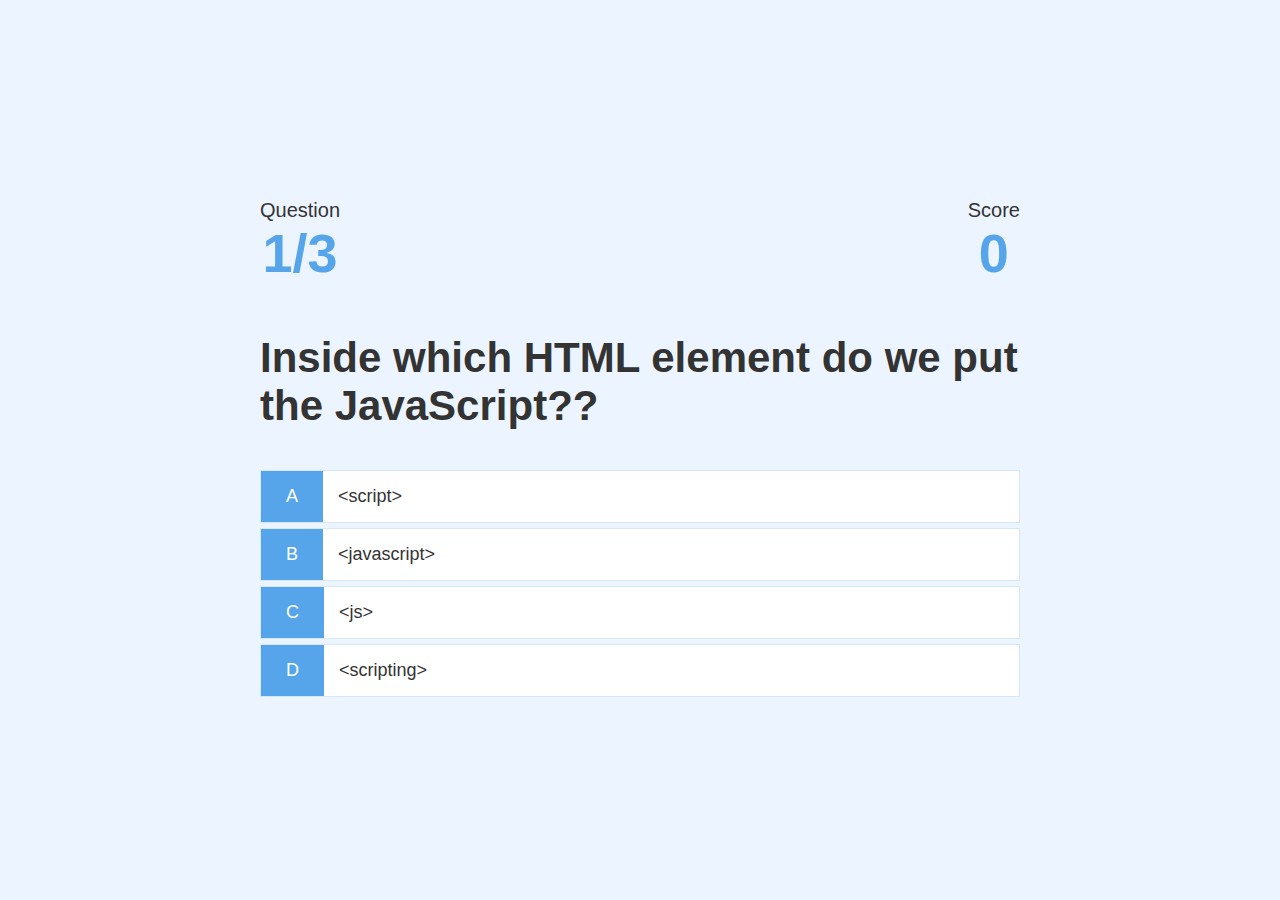
==== game.html @ c067c271 "adding all files for homework quiz" ====
<!DOCTYPE html>
<html lang="en">
    <!DOCTYPE html>
    <html lang="en">
      <head>
        <meta charset="UTF-8" />
        <meta name="viewport" content="width=device-width, initial-scale=1.0" />
        <meta http-equiv="X-UA-Compatible" content="ie=edge" />
        <title>Quick Quiz - Play</title>
        <link rel="stylesheet" href="style.css" />
        <link rel="stylesheet" href="game.css" />
      </head>
      <body>
        <div class="container">
          <div id="game" class="justify-center flex-column">
            <div id="hud">
              <div id="hud-item">
                <p class="hud-prefix">
                  Question
                </p>
                <h1 class="hud-main-text" id="questionCounter"></h1>
              </div>
              <div id="hud-item">
                <p class="hud-prefix">
                  Score
                </p>
                <h1 class="hud-main-text" id="score">
                  0
                </h1>
              </div>
            </div>
            <h2 id="question">What is the answer to this questions?</h2>
            <div class="choice-container">
              <p class="choice-prefix">A</p>
              <p class="choice-text" data-number="1">Choice 1</p>
            </div>
            <div class="choice-container">
              <p class="choice-prefix">B</p>
              <p class="choice-text" data-number="2">Choice 2</p>
            </div>
            <div class="choice-container">
              <p class="choice-prefix">C</p>
              <p class="choice-text" data-number="3">Choice 3</p>
            </div>
            <div class="choice-container">
              <p class="choice-prefix">D</p>
              <p class="choice-text" data-number="4">Choice 4</p>
            </div>
          </div>
        </div>
        <script src="game.js"></script>
      </body>
    </html>
---- style.css ----
:root {
    background-color: #ecf5ff;
    font-size: 62.5%;
}

* {
    box-sizing: border-box;
    font-family: Arial, Helvetica, sans-serif;
    margin: 0;
    padding: 0;
    color: #333;
}

h1, h2, h3, h4 {
    margin-bottom: 1rem;
}

h1 {
    font-size: 5.4rem;
    color: #56a5eb;
    margin-bottom: 5rem;
}

h1 > span {
    font-size: 2.4rem;
    font-weight: 500;
}

h2 {
    font-size: 4.2rem;
    margin-bottom: 4rem;
    font-weight: 700;
}

h3 {
    font-size: 2.8rem;
    font-weight: 500; 
}

.container {
    width: 100vw;
    height: 100vh;
    display: flex;
    justify-content: center;
    align-items: center;
    max-width: 80rem;
    margin: 0 auto;
    padding: 2rem;
}

.container > * {
    width: 100%; 
}

.flex-column {
    display: flex;
    flex-direction: column;
}

.flex-center {
    justify-content: center;
    align-items: center;
}

.justify-center { 
    justify-content: center;
}
.text-center {
    text-align: center;
}

.hidden {
    display: none;
}

.btn {
    font-size: 1.8rem;
    padding: 1rem 0;
    width: 20rem;
    text-align: center;
    border: 0.1rem solid #56a5eb;
    margin-bottom: 1rem;
    text-decoration: none;
    color: #56a5eb;
    background-color: white;
  }
  
  .btn:hover {
    cursor: pointer;
    box-shadow: 0 0.4rem 1.4rem 0 rgba(86, 185, 235, 0.5);
    transform: translateY(-0.1rem);
    transition: transform 150ms;
  }
  
  .btn[disabled]:hover {
    cursor: not-allowed;
    box-shadow: none;
    transform: none;
  }

  form {
      width: 100%;
      display: flex; 
      flex-direction: column;
      align-items: center;
  }

  input {
      margin-bottom: 1rem;
      width: 20rem;
      padding: 1.5rem;
      font-size: 1.8rem;
      border: none;
      box-shadow: 0 0.1rem 1.4rem 0 rgba(86, 185, 235, 0.5)
  }

  input::placeholder {
      color: #aaa;
  }
---- game.css ----
.choice-container {
    display: flex;
    margin-bottom: 0.5rem;
    width: 100%;
    font-size: 1.8rem;
    border: 0.1rem solid rgb(86, 165, 235, 0.25);
    background-color: white;
}


.choice-container:hover {
    cursor: pointer;
    box-shadow: 0 0.4rem 1.4rem 0 rgba(86, 185, 235, 0.5);
    transform: translateY(-0.1rem);
    transition: transform 150ms;
}

.choice-prefix {
 padding: 1.5rem 2.5rem;
 background-color: #56a5eb;
 color: white;
}

.choice-text {
    padding: 1.5rem;
    width: 100%;
}

.correct {
    background-color: green;
}

.incorrect {
    background-color: red;
}

#hud {
    display: flex;
    justify-content: space-between;
}
.hud-prefix {
    text-align: center;
    font-size: 2rem;
}

.hud-main-text {
    text-align: center;
}
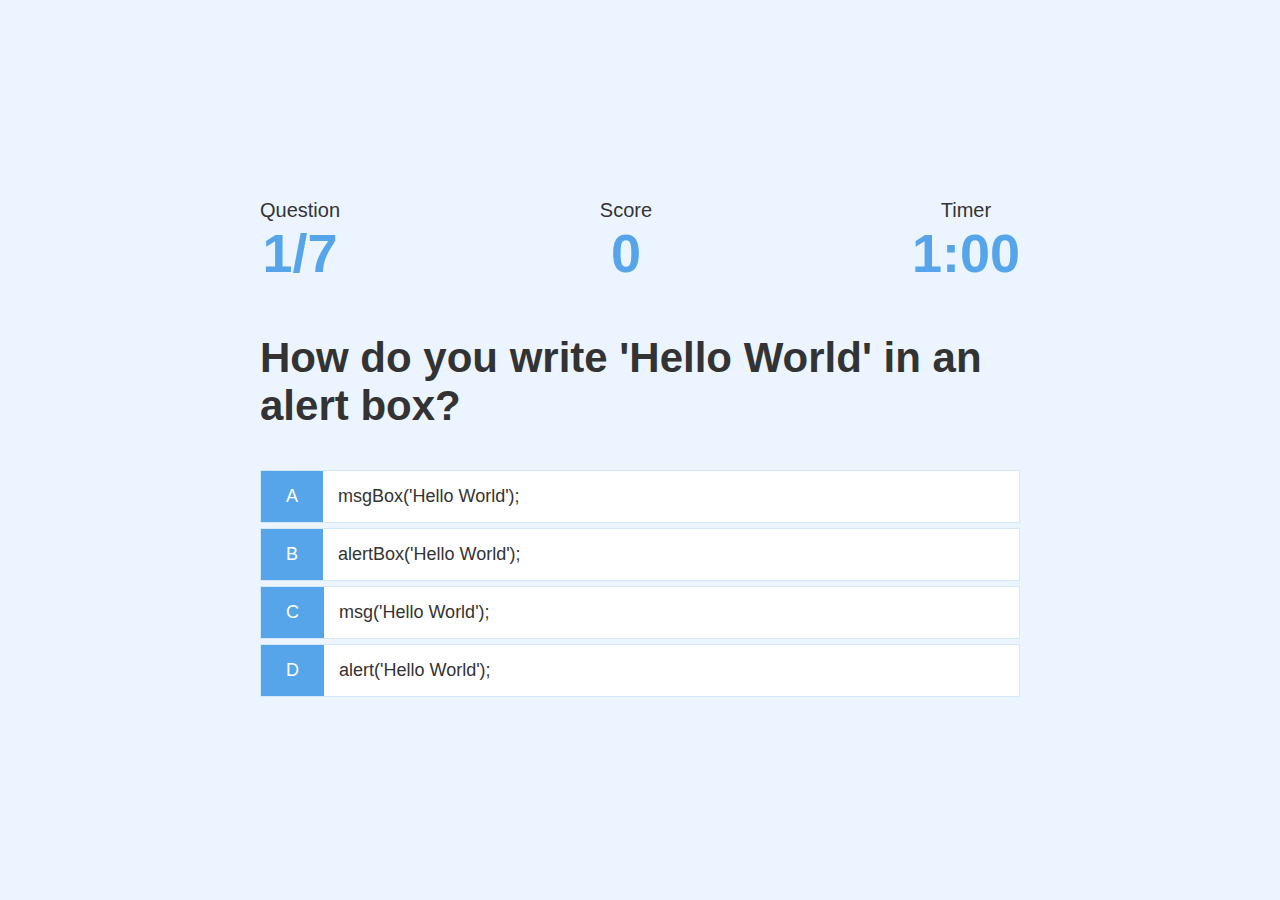
==== commit 8ff5612e: "added timer and deducting points logic, the way the timer is setup it doesn't deduct as expected." ====
--- a/game.html
+++ b/game.html
@@ -28,6 +28,14 @@
                   0
                 </h1>
               </div>
+              <div id="hud-item">
+                <p class="hud-prefix">
+                  Timer
+                </p>
+                <h1 class="hud-main-text" id="timer">
+                  60
+                </h1>
+              </div>
             </div>
             <h2 id="question">What is the answer to this questions?</h2>
             <div class="choice-container">
